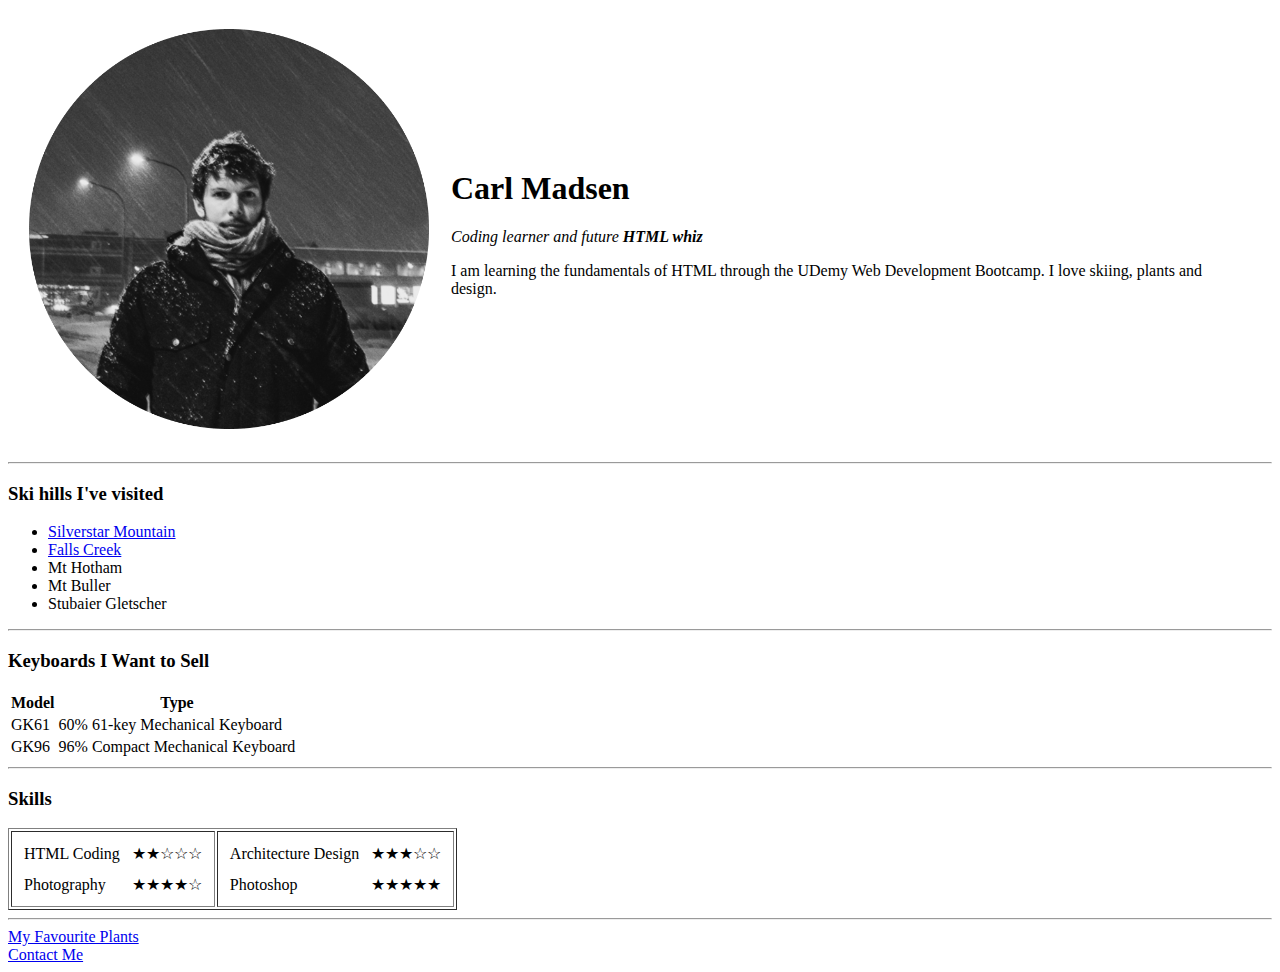
==== index.html @ 9f9b619f "add initial website files" ====
<!DOCTYPE html>
<html lang="en" dir="ltr">

<head>
  <meta charset="utf-8">
  <meta name="description" content="This is Carl's website!">
  <title>★ Website of Carlito!</title>
</head>

<body>
  <table cellspacing="20">
    <tr>
      <td>
        <img src="images/carl.png" alt="carl profile photo" width="400" height="400" />
      </td>
      <td>
        <h1>Carl Madsen</h1>
        <p><em>Coding learner and future <strong>HTML whiz</strong></em></p>
        <p>I am learning the fundamentals of HTML through the UDemy Web Development Bootcamp. I love skiing, plants and design.</p>
      </td>
    </tr>
  </table>
  <hr>
  <h3>Ski hills I've visited</h3>
  <ul>
    <li><a href="https://www.skisilverstar.com/">Silverstar Mountain</a></li>
    <li><a href="https://www.youtube.com/watch?v=VXRntrYbiDc">Falls Creek</a></li>
    <li>Mt Hotham</li>
    <li>Mt Buller</li>
    <li>Stubaier Gletscher</li>
  </ul>

<hr />

  <h3>Keyboards I Want to Sell</h3>
  <table>
    <thead>
      <tr>
        <th>Model</th>
        <th>Type</th>
      </tr>
    </thead>
    <tbody>
      <tr>
        <td>GK61</td>
        <td>60% 61-key Mechanical Keyboard</td>
      </tr>
      <tr>
        <td>GK96</td>
        <td>96% Compact Mechanical Keyboard</td>
      </tr>
    </tbody>
    <tfoot>

    </tfoot>
  </table>
<hr>
  <h3>Skills</h3>
  <table border="1">
    <tr>
      <td>
      <table cellspacing="10">
        <tr>
          <td>HTML Coding</td>
          <td>★★☆☆☆</td>
        </tr>
        <tr>
          <td>Photography</td>
          <td>★★★★☆</td>
        </tr>
      </table>
      </td>
      <td>
      <table cellspacing="10">
        <tr>
          <td>Architecture Design</td>
          <td>★★★☆☆</td>
        </tr>
        <tr>
          <td>Photoshop</td>
          <td>★★★★★</td>
        </tr>
      </table>
    </td>
  </table>
  <hr>

  <a href="plants.html">My Favourite Plants</a>
  <br />
  <a href="contact.html">Contact Me</a>
</body>

</html>
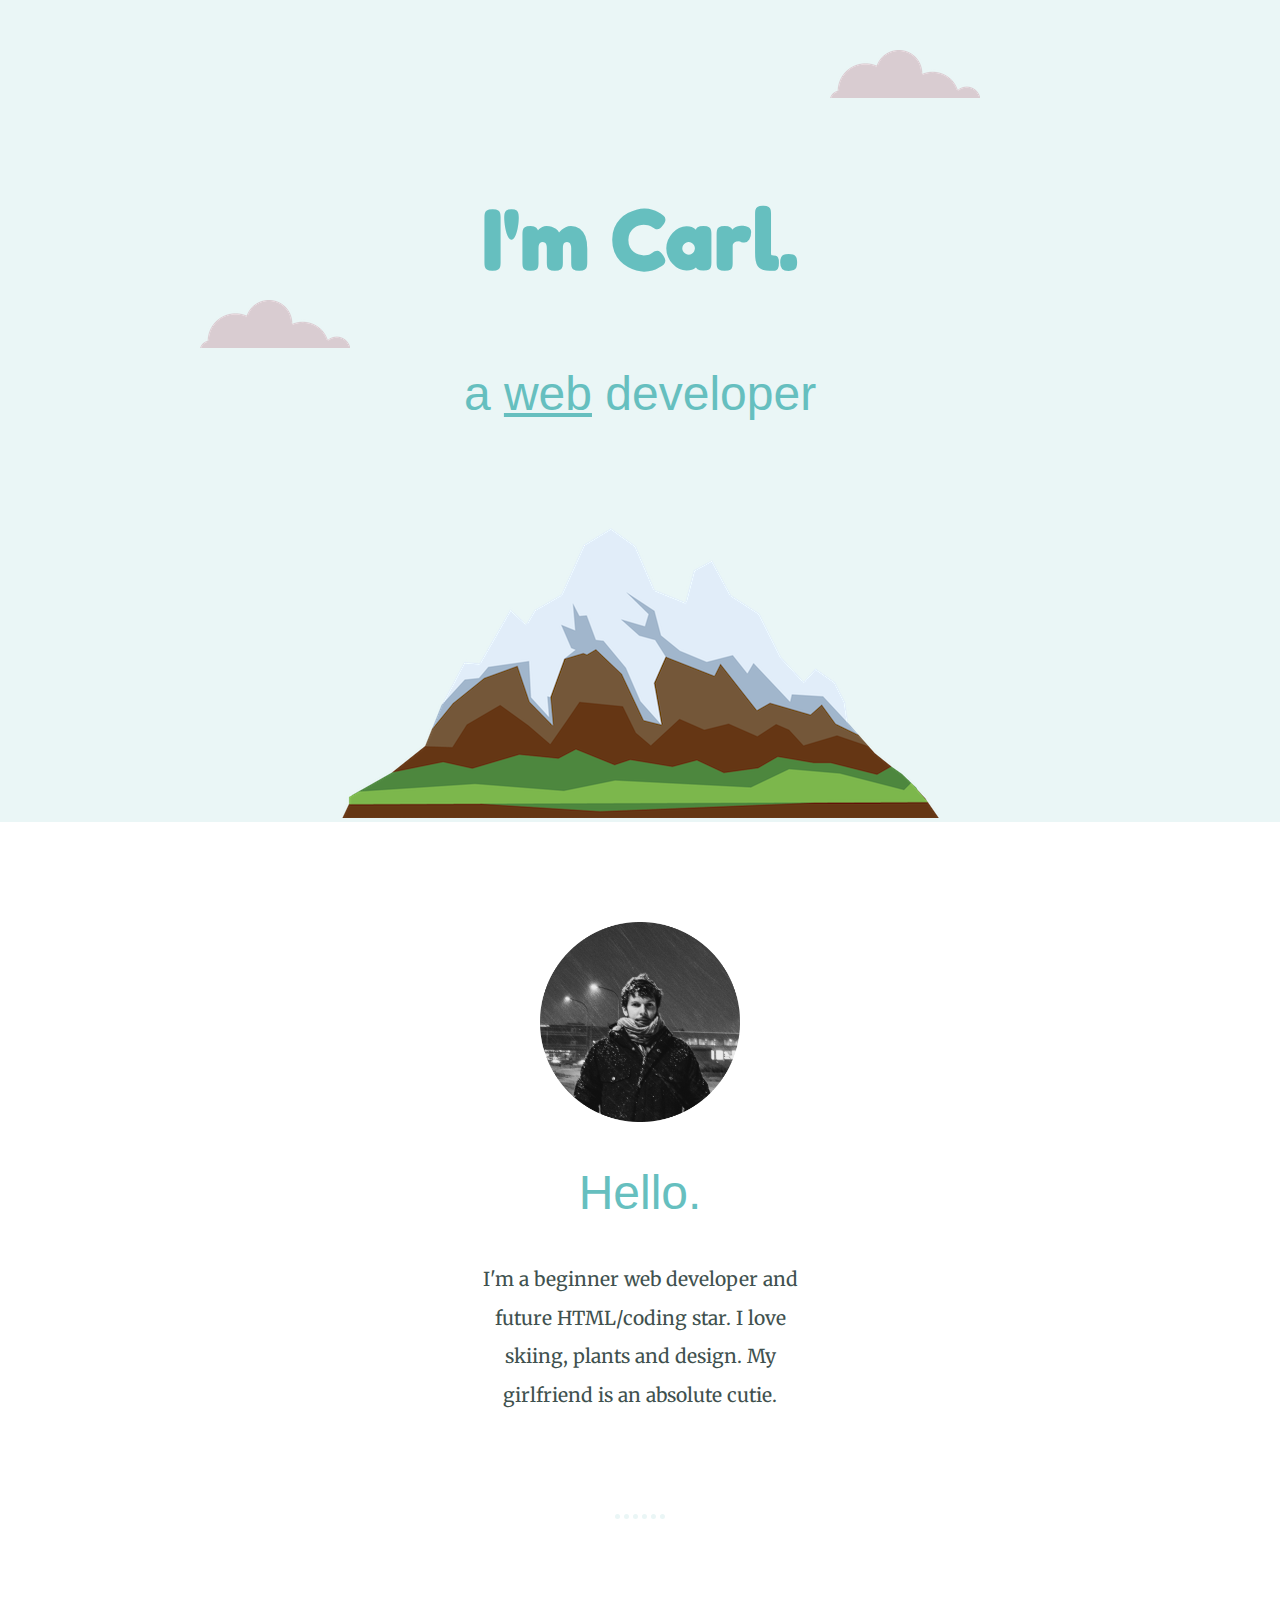
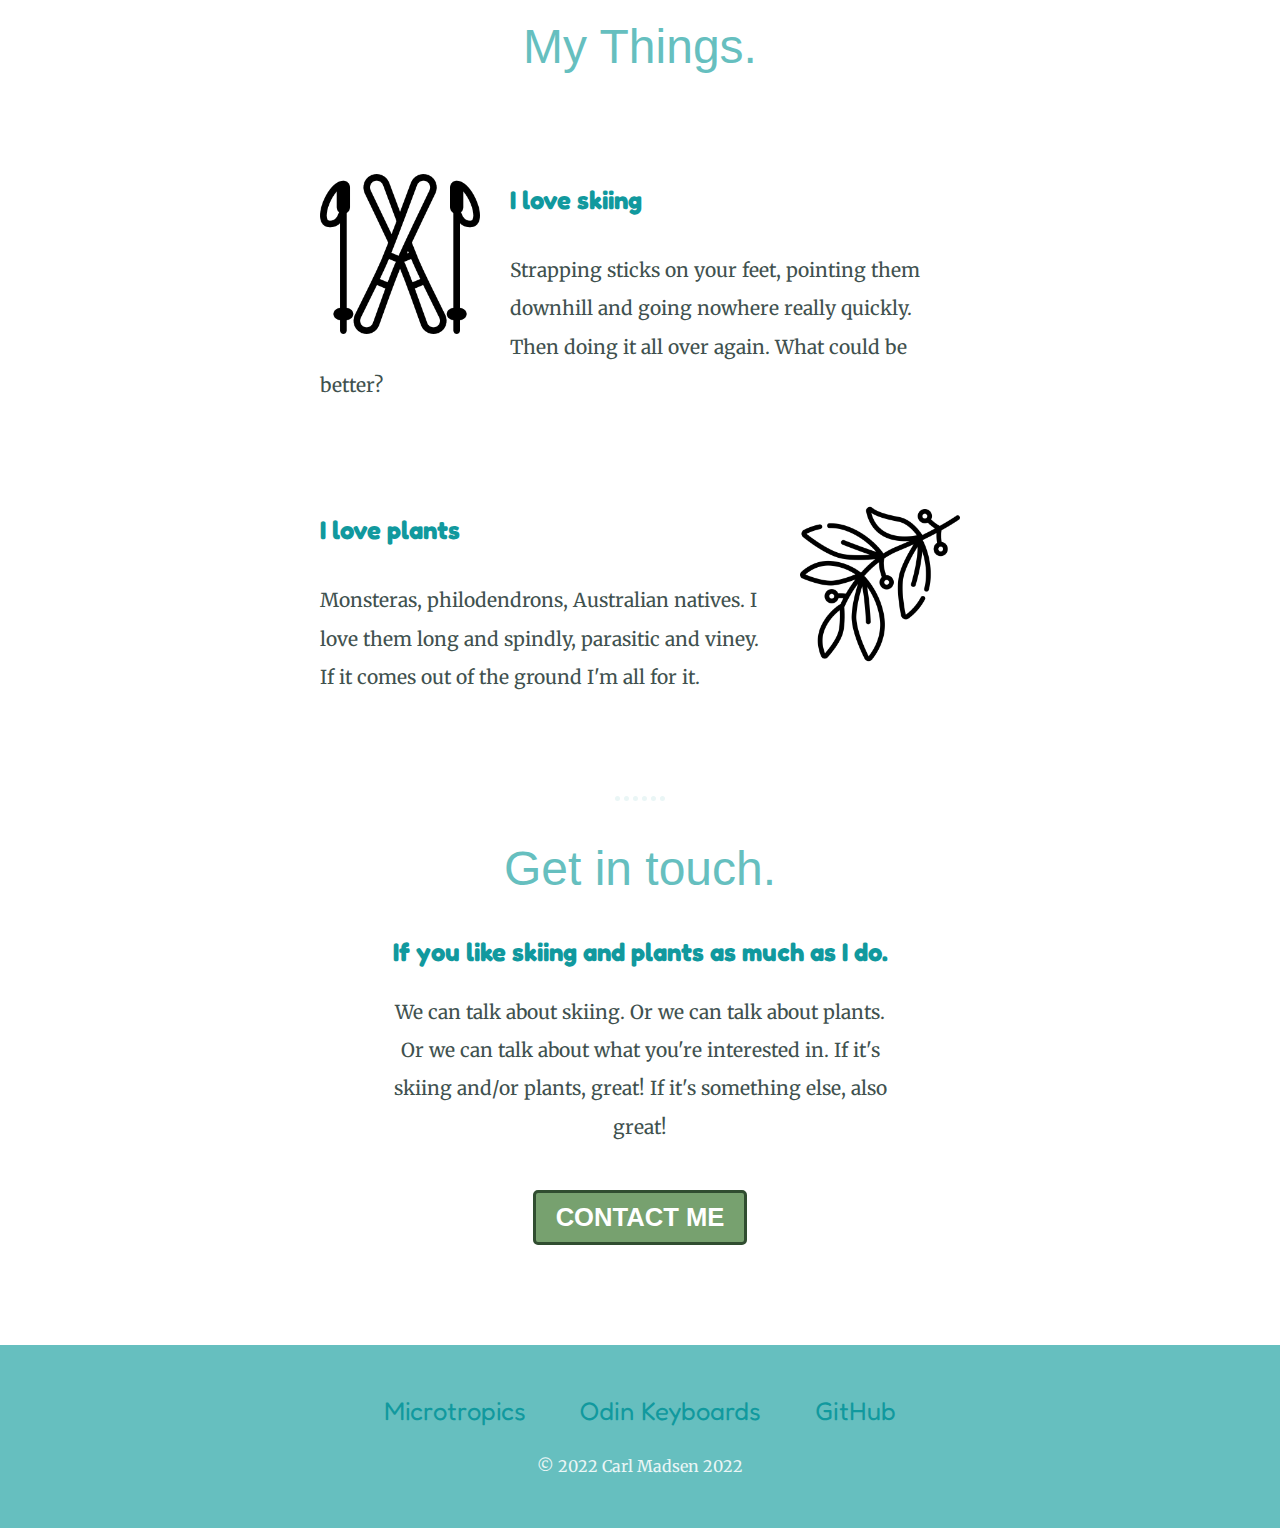
==== commit deb23429: "updated website style" ====
--- a/index.html
+++ b/index.html
@@ -3,91 +3,74 @@
 
 <head>
   <meta charset="utf-8">
-  <meta name="description" content="This is Carl's website!">
-  <title>★ Website of Carlito!</title>
+  <title>Carl Madsen</title>
+  <link rel="stylesheet" href="css/styles.css">
+  <link rel="icon" href="favicon.ico">
+  <link rel="preconnect" href="https://fonts.googleapis.com">
+  <link rel="preconnect" href="https://fonts.gstatic.com" crossorigin>
+  <link href="https://fonts.googleapis.com/css2?family=Fredoka&family=Merriweather&family=Sacramento&display=swap" rel="stylesheet">
 </head>
 
 <body>
-  <table cellspacing="20">
-    <tr>
-      <td>
-        <img src="images/carl.png" alt="carl profile photo" width="400" height="400" />
-      </td>
-      <td>
-        <h1>Carl Madsen</h1>
-        <p><em>Coding learner and future <strong>HTML whiz</strong></em></p>
-        <p>I am learning the fundamentals of HTML through the UDemy Web Development Bootcamp. I love skiing, plants and design.</p>
-      </td>
-    </tr>
-  </table>
-  <hr>
-  <h3>Ski hills I've visited</h3>
-  <ul>
-    <li><a href="https://www.skisilverstar.com/">Silverstar Mountain</a></li>
-    <li><a href="https://www.youtube.com/watch?v=VXRntrYbiDc">Falls Creek</a></li>
-    <li>Mt Hotham</li>
-    <li>Mt Buller</li>
-    <li>Stubaier Gletscher</li>
-  </ul>
+  <div class="top-container">
+    <img class="top-cloud" src="images/cloud.png" alt="cloud" />
+    <h1>I'm Carl.</h1>
+    <h2>a <span class="underline">web</span> developer</h2>
+    <img class="bottom-cloud" src="images/cloud.png" alt="cloud" />
+    <img class="mountain" src="images/mountain.png" alt="mountain" />
+  </div>
 
-<hr />
+  <div class="middle-container">
+    <div class="profile">
+      <img class="profile-img" src="images/carl.png" alt="carl-madsen" />
+      <h2>Hello.</h2>
+      <p>
+        I'm a beginner web developer and future HTML/coding star. I love skiing, plants and design. My girlfriend is an absolute cutie.
+      </p>
+    </div>
+    <hr />
+    <div class="skills">
+      <h2>My Things.</h2>
+      <div class="skill-row">
 
-  <h3>Keyboards I Want to Sell</h3>
-  <table>
-    <thead>
-      <tr>
-        <th>Model</th>
-        <th>Type</th>
-      </tr>
-    </thead>
-    <tbody>
-      <tr>
-        <td>GK61</td>
-        <td>60% 61-key Mechanical Keyboard</td>
-      </tr>
-      <tr>
-        <td>GK96</td>
-        <td>96% Compact Mechanical Keyboard</td>
-      </tr>
-    </tbody>
-    <tfoot>
+        <img class="skiing-img" src="images/skiing-icon.png" alt="skiing" />
+        <h3>I love skiing</h3>
+        <p>
+          Strapping sticks on your feet, pointing them downhill and going nowhere really quickly. Then doing it all over again. What could be better?
+        </p>
+      </div>
+      <div class="skill-row">
+        <img class="plants-img" src="images/plant-icon.png" alt="plants" />
+        <h3>I love plants</h3>
+        <p>
+          Monsteras, philodendrons, Australian natives. I love them long and spindly, parasitic and viney. If it comes out of the ground I'm all for it.
+        </p>
+      </div>
+    </div>
+    <hr />
+    <div class="contact-me">
+      <h2>Get in touch.</h2>
+      <h3>If you like skiing and plants as much as I do.</h3>
+      <p>
+        We can talk about skiing. Or we can talk about plants. Or we can talk about what you're interested in. If it's skiing and/or plants, great! If it's something else, also great!
+      </p>
+      <a class="btn" href="mailo:madsencarlb@gmail.com">CONTACT ME</a>
+    </div>
+  </div>
 
-    </tfoot>
-  </table>
-<hr>
-  <h3>Skills</h3>
-  <table border="1">
-    <tr>
-      <td>
-      <table cellspacing="10">
-        <tr>
-          <td>HTML Coding</td>
-          <td>★★☆☆☆</td>
-        </tr>
-        <tr>
-          <td>Photography</td>
-          <td>★★★★☆</td>
-        </tr>
-      </table>
-      </td>
-      <td>
-      <table cellspacing="10">
-        <tr>
-          <td>Architecture Design</td>
-          <td>★★★☆☆</td>
-        </tr>
-        <tr>
-          <td>Photoshop</td>
-          <td>★★★★★</td>
-        </tr>
-      </table>
-    </td>
-  </table>
-  <hr>
+  <div class="bottom-container">
 
-  <a href="plants.html">My Favourite Plants</a>
-  <br />
-  <a href="contact.html">Contact Me</a>
+    <a class="footer-link" href="https://www.microtropics.com.au">Microtropics</a>
+    <a class="footer-link" href="https://www.odinkeyboards.com">Odin Keyboards</a>
+    <a class="footer-link" href="https://github.com/elsaepo">GitHub</a>
+    <p><span class="footer-txt">
+      © 2022 Carl Madsen 2022</span>
+    </p>
+  </div>
+
+
 </body>
 
 </html>
+
+<span
--- a/css/styles.css
+++ b/css/styles.css
@@ -0,0 +1,155 @@
+body {
+  background-color: #ffffff;
+  margin: 0;
+  text-align: center;
+}
+
+.top-container {
+  background-color: #eaf6f6;
+  margin: 0;
+  padding-top: 100px;
+  text-align: center;
+  position: relative;
+}
+
+.middle-container {
+margin: 100px auto;
+}
+
+.bottom-container {
+background-color: #66bfbf;
+padding: 50px 0 25px 0;
+}
+
+.profile {
+  width: 25%;
+  margin: 100px auto;
+}
+
+.skills {
+  margin-top: 100px;
+}
+
+.skill-row {
+  width: 50%;
+  margin: 100px auto;
+  text-align: left;
+  line-height: 2;
+}
+
+.contact-me {
+  width: 40%;
+  margin: 0 auto;
+}
+
+.profile-img {
+  width: 200px;
+}
+
+.skiing-img {
+width:25%;
+float: left;
+margin-right: 30px;
+}
+
+.plants-img {
+width:25%;
+float: right;
+margin-left: 30px;
+}
+
+h1 {
+  margin: 50px auto 0 auto;
+  color: #66BFBF;
+  font-family: Fredoka, sans-serif;
+  font-size: 5.5rem;
+  line-height: 2;
+}
+
+h2 {
+  color: #66BFBF;
+  font-family: Montserrat, sans-serif;
+  font-size: 3rem;
+  font-weight: normal;
+}
+
+h3 {
+  color: #11999E;
+  font-family: Fredoka, sans-serif;
+  font-size: 1.6rem;
+}
+
+p {
+  font-family: Merriweather, serif;
+  font-size: 1.2rem;
+  color: #40514E;
+  line-height: 2;
+}
+
+a {
+  color: #11999E;
+  font-family: Fredoka, sans-serif;
+  font-size: 1.6rem;
+  color: #11999e;
+}
+
+.footer-link {
+  margin: 0 25px;
+  text-decoration: none;
+}
+
+.footer-link:hover {
+  text-decoration: underline;
+}
+
+.footer-txt {
+  color: #eaf6f6;
+  font-size: 1rem;
+  margin-bottom: 0;
+}
+
+.underline {
+  display: inline;
+  text-decoration: underline;
+}
+
+.top-cloud {
+  position: absolute;
+  right: 300px;
+  top: 50px;
+}
+
+.bottom-cloud {
+  position: absolute;
+  left: 200px;
+  top: 300px;
+}
+
+hr {
+  border: none;
+  border-top: dotted;
+  border-width: 5px;
+  width: 50px;
+  color: #eaf6f6;
+}
+
+.btn {
+  -webkit-border-radius: 5;
+  -moz-border-radius: 5;
+  border-radius: 5px;
+  font-family: Montserrat, sans-serif;
+  font-weight: bold;
+  color: #ffffff;
+  background: #77a16f;
+  padding: 10px 20px 10px 20px;
+  border: solid #304d30 3px;
+  text-decoration: none;
+  transition-duration: 0.2s;
+  display: inline-block;
+  margin-top: 25px;
+  }
+
+  .btn:hover {
+    background: #5f8060;
+    text-decoration: none;
+  }
